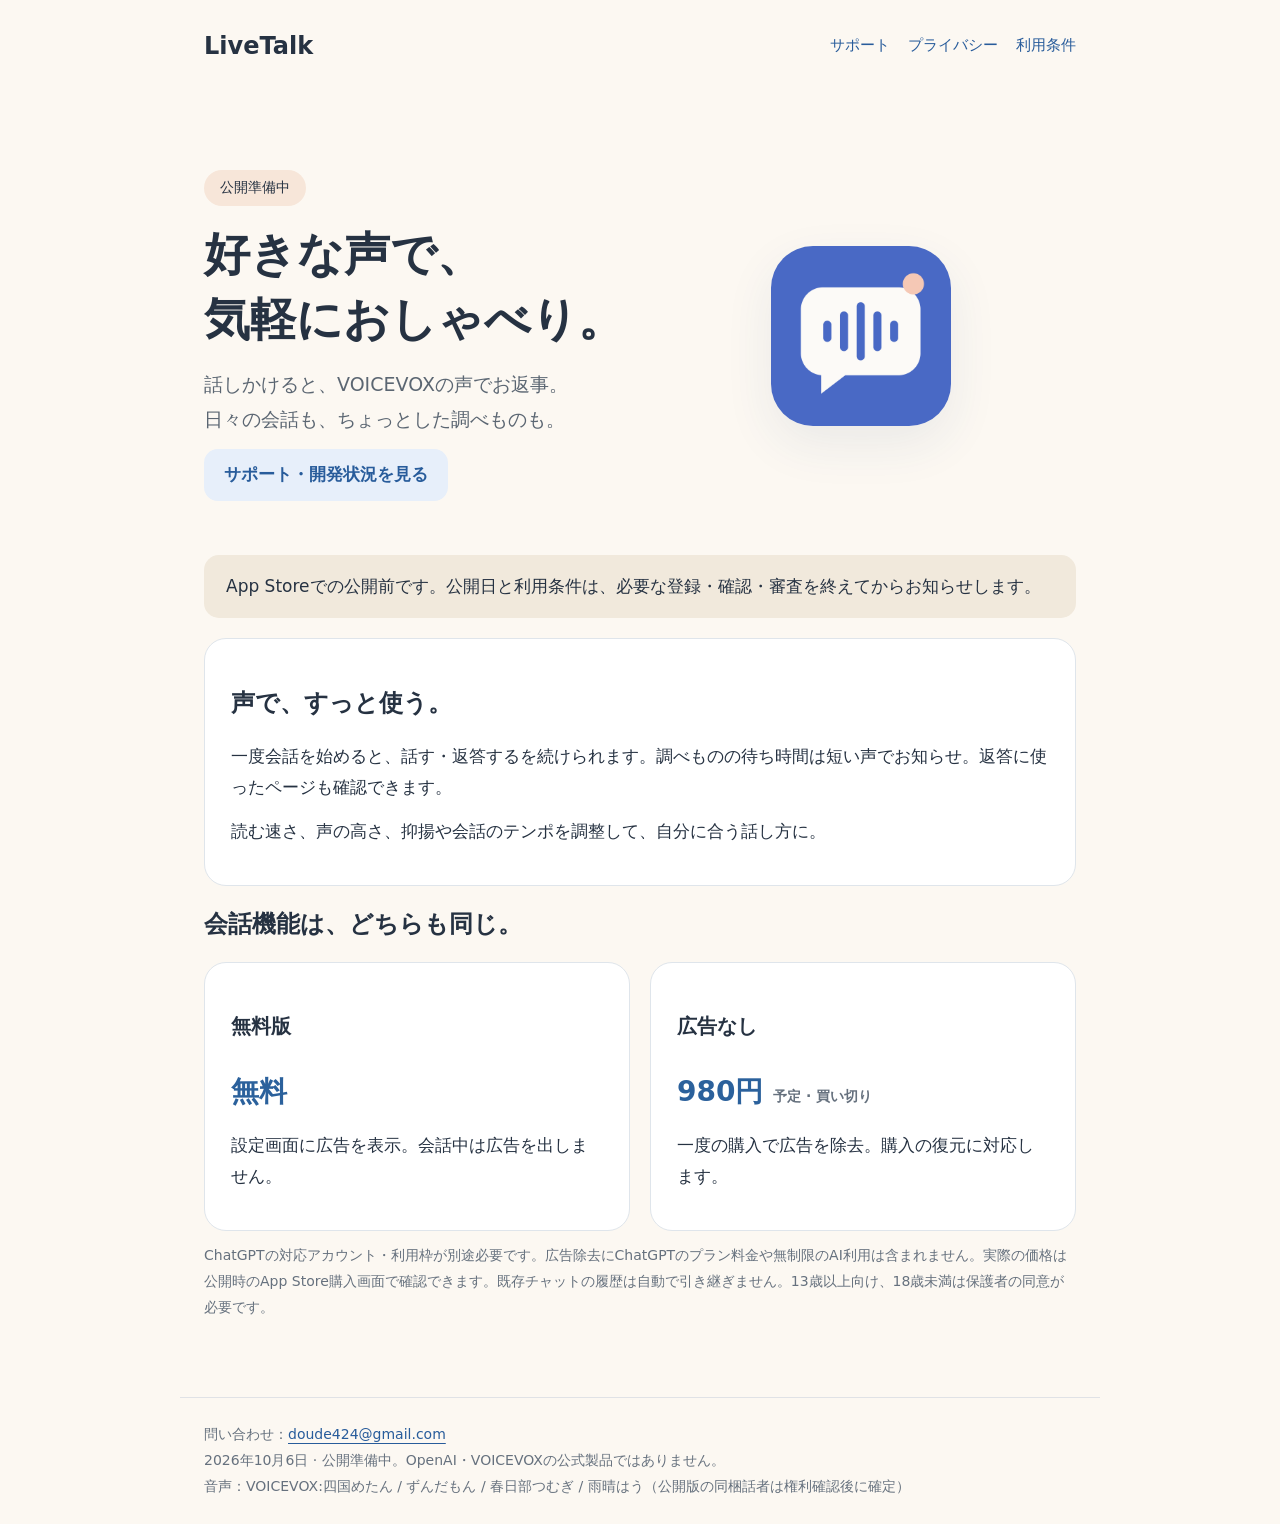
==== index.html @ 0ddd1205 "Publish LiveTalk preparation site with support and draft policies" ====
<!doctype html><html lang="ja"><head><meta charset="utf-8"><meta name="viewport" content="width=device-width,initial-scale=1"><meta http-equiv="Content-Security-Policy" content="default-src 'none'; style-src 'self'; img-src 'self'; base-uri 'none'; form-action 'none'; frame-ancestors 'none'"><title>好きな声で気軽におしゃべり | LiveTalk</title><link rel="stylesheet" href="style.css"></head><body><header><a class="brand" href="index.html">LiveTalk</a><nav aria-label="サイト"><a href="support.html">サポート</a><a href="privacy.html">プライバシー</a><a href="terms.html">利用条件</a></nav></header><main><section class="hero"><div><span class="status">公開準備中</span><h1>好きな声で、<br>気軽におしゃべり。</h1><p class="lead">話しかけると、VOICEVOXの声でお返事。<br>日々の会話も、ちょっとした調べものも。</p><a class="button" href="support.html">サポート・開発状況を見る</a></div><img class="icon" src="icon.png" alt="やさしい青の波形を描いたLiveTalkアイコン" width="180" height="180"></section><div class="notice">App Storeでの公開前です。公開日と利用条件は、必要な登録・確認・審査を終えてからお知らせします。</div><section class="card"><h2>声で、すっと使う。</h2><p>一度会話を始めると、話す・返答するを続けられます。調べものの待ち時間は短い声でお知らせ。返答に使ったページも確認できます。</p><p>読む速さ、声の高さ、抑揚や会話のテンポを調整して、自分に合う話し方に。</p></section><h2>会話機能は、どちらも同じ。</h2><div class="plans"><section class="card"><h3>無料版</h3><p class="price">無料</p><p>設定画面に広告を表示。会話中は広告を出しません。</p></section><section class="card"><h3>広告なし</h3><p class="price">980円 <span class="fine">予定 · 買い切り</span></p><p>一度の購入で広告を除去。購入の復元に対応します。</p></section></div><p class="fine">ChatGPTの対応アカウント・利用枠が別途必要です。広告除去にChatGPTのプラン料金や無制限のAI利用は含まれません。実際の価格は公開時のApp Store購入画面で確認できます。既存チャットの履歴は自動で引き継ぎません。13歳以上向け、18歳未満は保護者の同意が必要です。</p></main><footer>問い合わせ：<a href="mailto:doude424@gmail.com">doude424@gmail.com</a><br>2026年10月6日 · 公開準備中。OpenAI・VOICEVOXの公式製品ではありません。<br>音声：VOICEVOX:四国めたん / ずんだもん / 春日部つむぎ / 雨晴はう（公開版の同梱話者は権利確認後に確定）</footer></body></html>
---- style.css ----
*{box-sizing:border-box}body{margin:0;background:#fcf8f2;color:#263242;font:17px/1.85 system-ui,-apple-system,"Segoe UI",sans-serif}a{color:#285c9b;text-underline-offset:4px}header,main,footer{max-width:920px;margin:auto;padding:24px}header{display:flex;align-items:center;justify-content:space-between;gap:20px}nav{display:flex;gap:18px;flex-wrap:wrap}nav a{text-decoration:none;font-size:15px}.brand{font-size:24px;font-weight:750;text-decoration:none;color:#263242}.status{display:inline-block;background:#f7e6d9;border-radius:30px;padding:5px 16px;font-size:14px}.hero{display:grid;grid-template-columns:1.7fr 1fr;gap:48px;align-items:center;padding:54px 0}h1{font-size:clamp(30px,5vw,46px);line-height:1.4;margin:16px 0}h2{font-size:24px;line-height:1.5}p{margin:12px 0}.lead{font-size:19px;color:#5b6672}.icon{max-width:180px;height:auto;border-radius:42px;box-shadow:0 18px 50px #28457715}.card{padding:26px;border:1px solid #dfe5eb;background:#fff;border-radius:22px;margin:20px 0}.plans{display:grid;grid-template-columns:1fr 1fr;gap:20px}.plans .card{margin:0}.price{font-weight:750;font-size:28px;color:#2b619c}.button{display:inline-block;padding:10px 20px;background:#e7effa;border-radius:14px;text-decoration:none;font-weight:650}.fine{font-size:14px;color:#66717e}.notice{padding:16px 22px;background:#f1e9dc;border-radius:15px}footer{border-top:1px solid #e0e2e6;font-size:14px;color:#66717e;margin-top:40px}.document{white-space:pre-wrap;overflow-wrap:anywhere;font:16px/1.9 system-ui,-apple-system,sans-serif}.list{padding-left:24px}@media(max-width:600px){header{align-items:flex-start;flex-direction:column}header,main,footer{padding:20px}.hero{grid-template-columns:1fr;padding:25px 0;gap:12px}.icon{width:104px;grid-row:1}.plans{grid-template-columns:1fr}.card{padding:20px}}@media(prefers-color-scheme:dark){body{background:#19212c;color:#edf1f7}.brand{color:#edf1f7}a{color:#a1c7fc}.lead,.fine,footer{color:#b6c1d0}.card{background:#253140;border-color:#3d4b5b}.status,.notice{background:#443930}.button{background:#314b70}.price{color:#a1c7fc}footer{border-color:#3d4b5b}}
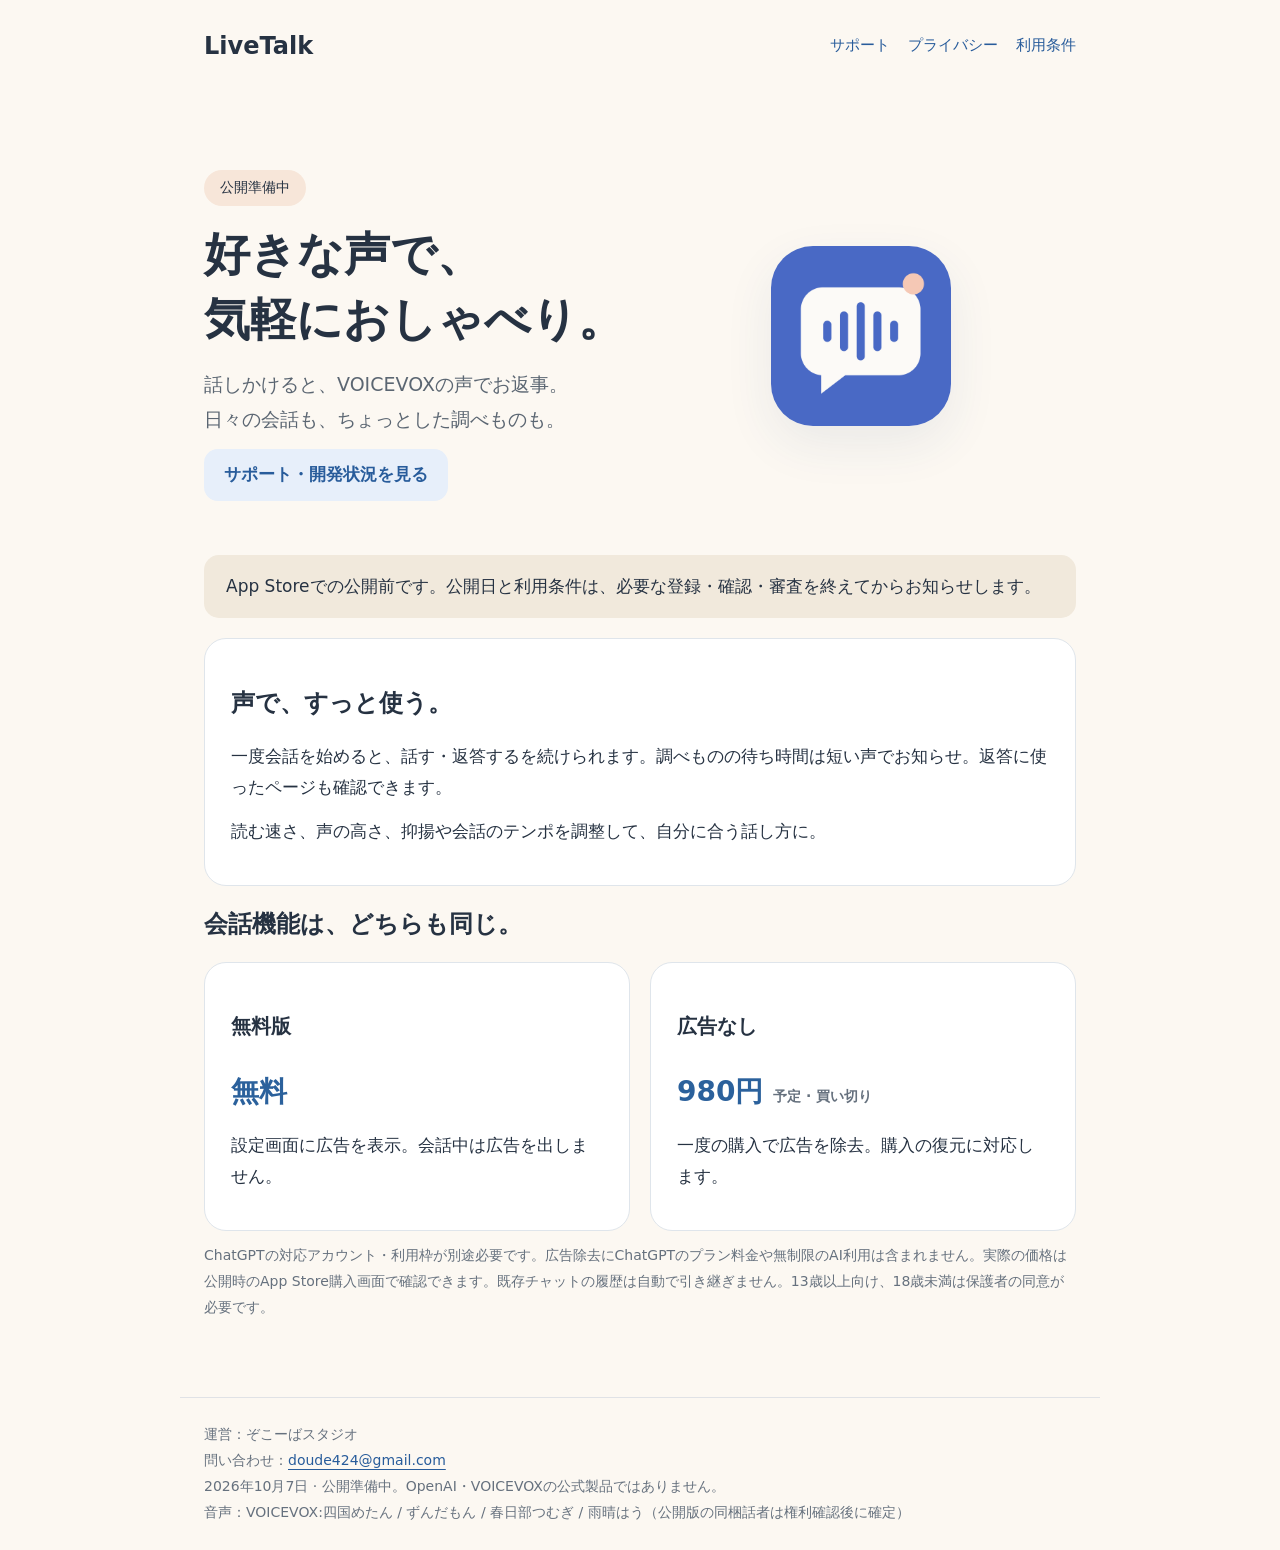
==== commit 3bb1434c: "Add confirmed public operator and commercial application progress" ====
--- a/index.html
+++ b/index.html
@@ -1 +1 @@
-<!doctype html><html lang="ja"><head><meta charset="utf-8"><meta name="viewport" content="width=device-width,initial-scale=1"><meta http-equiv="Content-Security-Policy" content="default-src 'none'; style-src 'self'; img-src 'self'; base-uri 'none'; form-action 'none'; frame-ancestors 'none'"><title>好きな声で気軽におしゃべり | LiveTalk</title><link rel="stylesheet" href="style.css"></head><body><header><a class="brand" href="index.html">LiveTalk</a><nav aria-label="サイト"><a href="support.html">サポート</a><a href="privacy.html">プライバシー</a><a href="terms.html">利用条件</a></nav></header><main><section class="hero"><div><span class="status">公開準備中</span><h1>好きな声で、<br>気軽におしゃべり。</h1><p class="lead">話しかけると、VOICEVOXの声でお返事。<br>日々の会話も、ちょっとした調べものも。</p><a class="button" href="support.html">サポート・開発状況を見る</a></div><img class="icon" src="icon.png" alt="やさしい青の波形を描いたLiveTalkアイコン" width="180" height="180"></section><div class="notice">App Storeでの公開前です。公開日と利用条件は、必要な登録・確認・審査を終えてからお知らせします。</div><section class="card"><h2>声で、すっと使う。</h2><p>一度会話を始めると、話す・返答するを続けられます。調べものの待ち時間は短い声でお知らせ。返答に使ったページも確認できます。</p><p>読む速さ、声の高さ、抑揚や会話のテンポを調整して、自分に合う話し方に。</p></section><h2>会話機能は、どちらも同じ。</h2><div class="plans"><section class="card"><h3>無料版</h3><p class="price">無料</p><p>設定画面に広告を表示。会話中は広告を出しません。</p></section><section class="card"><h3>広告なし</h3><p class="price">980円 <span class="fine">予定 · 買い切り</span></p><p>一度の購入で広告を除去。購入の復元に対応します。</p></section></div><p class="fine">ChatGPTの対応アカウント・利用枠が別途必要です。広告除去にChatGPTのプラン料金や無制限のAI利用は含まれません。実際の価格は公開時のApp Store購入画面で確認できます。既存チャットの履歴は自動で引き継ぎません。13歳以上向け、18歳未満は保護者の同意が必要です。</p></main><footer>問い合わせ：<a href="mailto:doude424@gmail.com">doude424@gmail.com</a><br>2026年10月6日 · 公開準備中。OpenAI・VOICEVOXの公式製品ではありません。<br>音声：VOICEVOX:四国めたん / ずんだもん / 春日部つむぎ / 雨晴はう（公開版の同梱話者は権利確認後に確定）</footer></body></html>+<!doctype html><html lang="ja"><head><meta charset="utf-8"><meta name="viewport" content="width=device-width,initial-scale=1"><meta http-equiv="Content-Security-Policy" content="default-src 'none'; style-src 'self'; img-src 'self'; base-uri 'none'; form-action 'none'; frame-ancestors 'none'"><title>好きな声で気軽におしゃべり | LiveTalk</title><link rel="stylesheet" href="style.css"></head><body><header><a class="brand" href="index.html">LiveTalk</a><nav aria-label="サイト"><a href="support.html">サポート</a><a href="privacy.html">プライバシー</a><a href="terms.html">利用条件</a></nav></header><main><section class="hero"><div><span class="status">公開準備中</span><h1>好きな声で、<br>気軽におしゃべり。</h1><p class="lead">話しかけると、VOICEVOXの声でお返事。<br>日々の会話も、ちょっとした調べものも。</p><a class="button" href="support.html">サポート・開発状況を見る</a></div><img class="icon" src="icon.png" alt="やさしい青の波形を描いたLiveTalkアイコン" width="180" height="180"></section><div class="notice">App Storeでの公開前です。公開日と利用条件は、必要な登録・確認・審査を終えてからお知らせします。</div><section class="card"><h2>声で、すっと使う。</h2><p>一度会話を始めると、話す・返答するを続けられます。調べものの待ち時間は短い声でお知らせ。返答に使ったページも確認できます。</p><p>読む速さ、声の高さ、抑揚や会話のテンポを調整して、自分に合う話し方に。</p></section><h2>会話機能は、どちらも同じ。</h2><div class="plans"><section class="card"><h3>無料版</h3><p class="price">無料</p><p>設定画面に広告を表示。会話中は広告を出しません。</p></section><section class="card"><h3>広告なし</h3><p class="price">980円 <span class="fine">予定 · 買い切り</span></p><p>一度の購入で広告を除去。購入の復元に対応します。</p></section></div><p class="fine">ChatGPTの対応アカウント・利用枠が別途必要です。広告除去にChatGPTのプラン料金や無制限のAI利用は含まれません。実際の価格は公開時のApp Store購入画面で確認できます。既存チャットの履歴は自動で引き継ぎません。13歳以上向け、18歳未満は保護者の同意が必要です。</p></main><footer>運営：ぞこーばスタジオ<br>問い合わせ：<a href="mailto:doude424@gmail.com">doude424@gmail.com</a><br>2026年10月7日 · 公開準備中。OpenAI・VOICEVOXの公式製品ではありません。<br>音声：VOICEVOX:四国めたん / ずんだもん / 春日部つむぎ / 雨晴はう（公開版の同梱話者は権利確認後に確定）</footer></body></html>
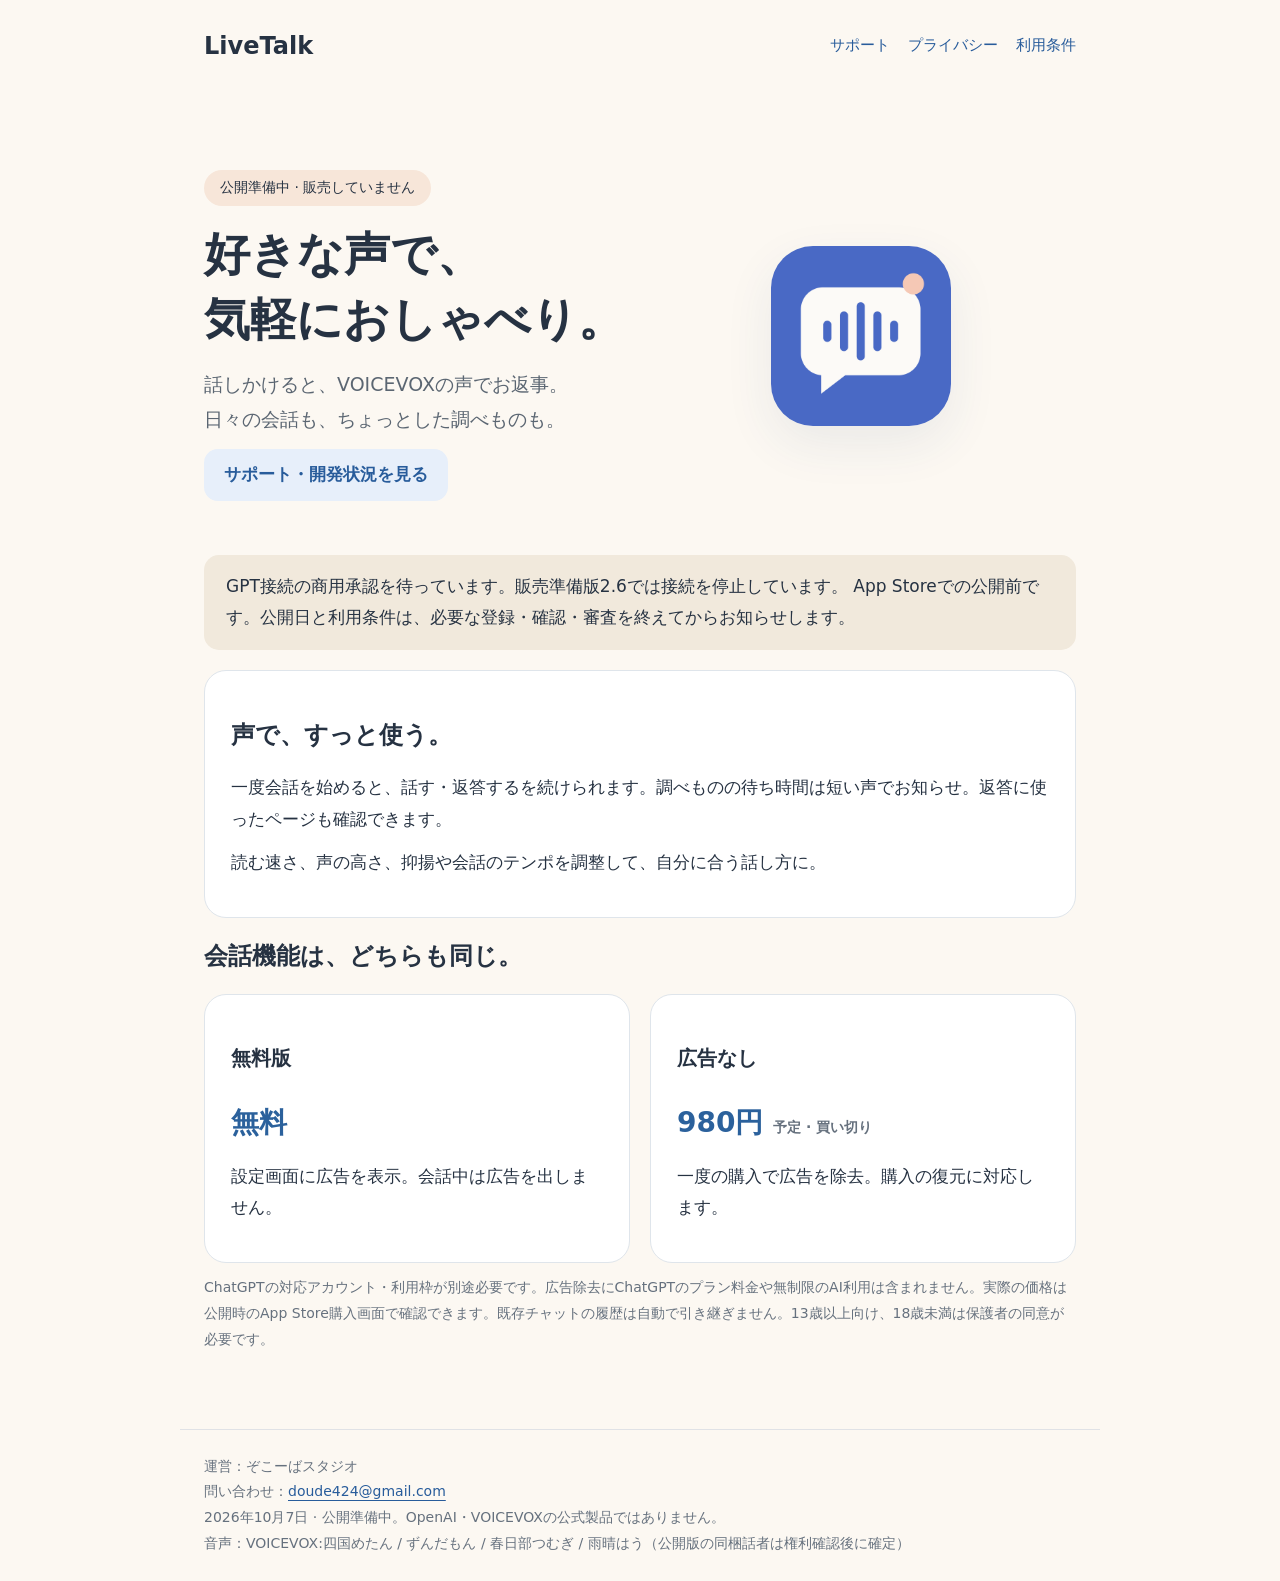
==== commit 135cd56c: "Disclose LiveTalk 2.6 preparation limits and update consent and source rights" ====
--- a/index.html
+++ b/index.html
@@ -1 +1 @@
-<!doctype html><html lang="ja"><head><meta charset="utf-8"><meta name="viewport" content="width=device-width,initial-scale=1"><meta http-equiv="Content-Security-Policy" content="default-src 'none'; style-src 'self'; img-src 'self'; base-uri 'none'; form-action 'none'; frame-ancestors 'none'"><title>好きな声で気軽におしゃべり | LiveTalk</title><link rel="stylesheet" href="style.css"></head><body><header><a class="brand" href="index.html">LiveTalk</a><nav aria-label="サイト"><a href="support.html">サポート</a><a href="privacy.html">プライバシー</a><a href="terms.html">利用条件</a></nav></header><main><section class="hero"><div><span class="status">公開準備中</span><h1>好きな声で、<br>気軽におしゃべり。</h1><p class="lead">話しかけると、VOICEVOXの声でお返事。<br>日々の会話も、ちょっとした調べものも。</p><a class="button" href="support.html">サポート・開発状況を見る</a></div><img class="icon" src="icon.png" alt="やさしい青の波形を描いたLiveTalkアイコン" width="180" height="180"></section><div class="notice">App Storeでの公開前です。公開日と利用条件は、必要な登録・確認・審査を終えてからお知らせします。</div><section class="card"><h2>声で、すっと使う。</h2><p>一度会話を始めると、話す・返答するを続けられます。調べものの待ち時間は短い声でお知らせ。返答に使ったページも確認できます。</p><p>読む速さ、声の高さ、抑揚や会話のテンポを調整して、自分に合う話し方に。</p></section><h2>会話機能は、どちらも同じ。</h2><div class="plans"><section class="card"><h3>無料版</h3><p class="price">無料</p><p>設定画面に広告を表示。会話中は広告を出しません。</p></section><section class="card"><h3>広告なし</h3><p class="price">980円 <span class="fine">予定 · 買い切り</span></p><p>一度の購入で広告を除去。購入の復元に対応します。</p></section></div><p class="fine">ChatGPTの対応アカウント・利用枠が別途必要です。広告除去にChatGPTのプラン料金や無制限のAI利用は含まれません。実際の価格は公開時のApp Store購入画面で確認できます。既存チャットの履歴は自動で引き継ぎません。13歳以上向け、18歳未満は保護者の同意が必要です。</p></main><footer>運営：ぞこーばスタジオ<br>問い合わせ：<a href="mailto:doude424@gmail.com">doude424@gmail.com</a><br>2026年10月7日 · 公開準備中。OpenAI・VOICEVOXの公式製品ではありません。<br>音声：VOICEVOX:四国めたん / ずんだもん / 春日部つむぎ / 雨晴はう（公開版の同梱話者は権利確認後に確定）</footer></body></html>+<!doctype html><html lang="ja"><head><meta charset="utf-8"><meta name="viewport" content="width=device-width,initial-scale=1"><meta http-equiv="Content-Security-Policy" content="default-src 'none'; style-src 'self'; img-src 'self'; base-uri 'none'; form-action 'none'; frame-ancestors 'none'"><title>好きな声で気軽におしゃべり | LiveTalk</title><link rel="stylesheet" href="style.css"></head><body><header><a class="brand" href="index.html">LiveTalk</a><nav aria-label="サイト"><a href="support.html">サポート</a><a href="privacy.html">プライバシー</a><a href="terms.html">利用条件</a></nav></header><main><section class="hero"><div><span class="status">公開準備中 · 販売していません</span><h1>好きな声で、<br>気軽におしゃべり。</h1><p class="lead">話しかけると、VOICEVOXの声でお返事。<br>日々の会話も、ちょっとした調べものも。</p><a class="button" href="support.html">サポート・開発状況を見る</a></div><img class="icon" src="icon.png" alt="やさしい青の波形を描いたLiveTalkアイコン" width="180" height="180"></section><div class="notice">GPT接続の商用承認を待っています。販売準備版2.6では接続を停止しています。 App Storeでの公開前です。公開日と利用条件は、必要な登録・確認・審査を終えてからお知らせします。</div><section class="card"><h2>声で、すっと使う。</h2><p>一度会話を始めると、話す・返答するを続けられます。調べものの待ち時間は短い声でお知らせ。返答に使ったページも確認できます。</p><p>読む速さ、声の高さ、抑揚や会話のテンポを調整して、自分に合う話し方に。</p></section><h2>会話機能は、どちらも同じ。</h2><div class="plans"><section class="card"><h3>無料版</h3><p class="price">無料</p><p>設定画面に広告を表示。会話中は広告を出しません。</p></section><section class="card"><h3>広告なし</h3><p class="price">980円 <span class="fine">予定 · 買い切り</span></p><p>一度の購入で広告を除去。購入の復元に対応します。</p></section></div><p class="fine">ChatGPTの対応アカウント・利用枠が別途必要です。広告除去にChatGPTのプラン料金や無制限のAI利用は含まれません。実際の価格は公開時のApp Store購入画面で確認できます。既存チャットの履歴は自動で引き継ぎません。13歳以上向け、18歳未満は保護者の同意が必要です。</p></main><footer>運営：ぞこーばスタジオ<br>問い合わせ：<a href="mailto:doude424@gmail.com">doude424@gmail.com</a><br>2026年10月7日 · 公開準備中。OpenAI・VOICEVOXの公式製品ではありません。<br>音声：VOICEVOX:四国めたん / ずんだもん / 春日部つむぎ / 雨晴はう（公開版の同梱話者は権利確認後に確定）</footer></body></html>
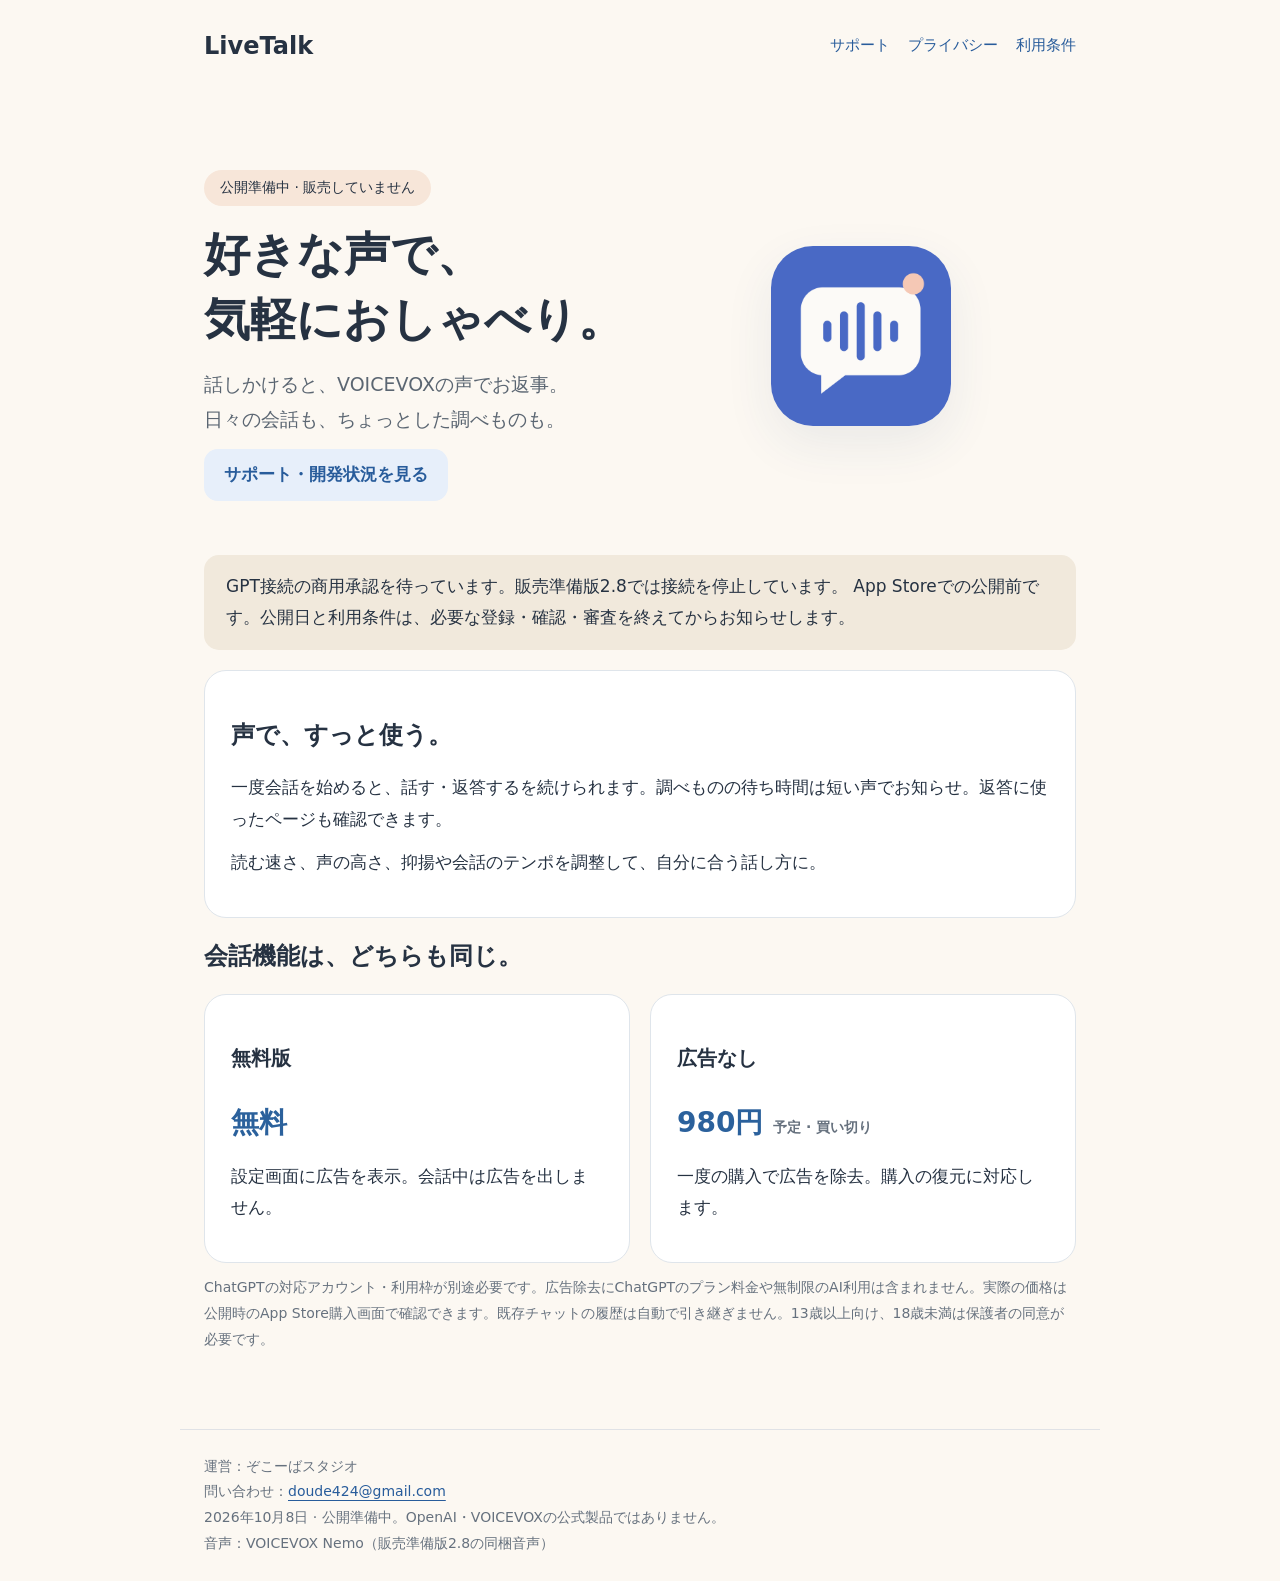
==== commit c8fbc14c: "Update LiveTalk preparation policies and Nemo voice credits" ====
--- a/index.html
+++ b/index.html
@@ -1 +1 @@
-<!doctype html><html lang="ja"><head><meta charset="utf-8"><meta name="viewport" content="width=device-width,initial-scale=1"><meta http-equiv="Content-Security-Policy" content="default-src 'none'; style-src 'self'; img-src 'self'; base-uri 'none'; form-action 'none'; frame-ancestors 'none'"><title>好きな声で気軽におしゃべり | LiveTalk</title><link rel="stylesheet" href="style.css"></head><body><header><a class="brand" href="index.html">LiveTalk</a><nav aria-label="サイト"><a href="support.html">サポート</a><a href="privacy.html">プライバシー</a><a href="terms.html">利用条件</a></nav></header><main><section class="hero"><div><span class="status">公開準備中 · 販売していません</span><h1>好きな声で、<br>気軽におしゃべり。</h1><p class="lead">話しかけると、VOICEVOXの声でお返事。<br>日々の会話も、ちょっとした調べものも。</p><a class="button" href="support.html">サポート・開発状況を見る</a></div><img class="icon" src="icon.png" alt="やさしい青の波形を描いたLiveTalkアイコン" width="180" height="180"></section><div class="notice">GPT接続の商用承認を待っています。販売準備版2.6では接続を停止しています。 App Storeでの公開前です。公開日と利用条件は、必要な登録・確認・審査を終えてからお知らせします。</div><section class="card"><h2>声で、すっと使う。</h2><p>一度会話を始めると、話す・返答するを続けられます。調べものの待ち時間は短い声でお知らせ。返答に使ったページも確認できます。</p><p>読む速さ、声の高さ、抑揚や会話のテンポを調整して、自分に合う話し方に。</p></section><h2>会話機能は、どちらも同じ。</h2><div class="plans"><section class="card"><h3>無料版</h3><p class="price">無料</p><p>設定画面に広告を表示。会話中は広告を出しません。</p></section><section class="card"><h3>広告なし</h3><p class="price">980円 <span class="fine">予定 · 買い切り</span></p><p>一度の購入で広告を除去。購入の復元に対応します。</p></section></div><p class="fine">ChatGPTの対応アカウント・利用枠が別途必要です。広告除去にChatGPTのプラン料金や無制限のAI利用は含まれません。実際の価格は公開時のApp Store購入画面で確認できます。既存チャットの履歴は自動で引き継ぎません。13歳以上向け、18歳未満は保護者の同意が必要です。</p></main><footer>運営：ぞこーばスタジオ<br>問い合わせ：<a href="mailto:doude424@gmail.com">doude424@gmail.com</a><br>2026年10月7日 · 公開準備中。OpenAI・VOICEVOXの公式製品ではありません。<br>音声：VOICEVOX:四国めたん / ずんだもん / 春日部つむぎ / 雨晴はう（公開版の同梱話者は権利確認後に確定）</footer></body></html>
+<!doctype html><html lang="ja"><head><meta charset="utf-8"><meta name="viewport" content="width=device-width,initial-scale=1"><meta http-equiv="Content-Security-Policy" content="default-src 'none'; style-src 'self'; img-src 'self'; base-uri 'none'; form-action 'none'; frame-ancestors 'none'"><title>好きな声で気軽におしゃべり | LiveTalk</title><link rel="stylesheet" href="style.css"></head><body><header><a class="brand" href="index.html">LiveTalk</a><nav aria-label="サイト"><a href="support.html">サポート</a><a href="privacy.html">プライバシー</a><a href="terms.html">利用条件</a></nav></header><main><section class="hero"><div><span class="status">公開準備中 · 販売していません</span><h1>好きな声で、<br>気軽におしゃべり。</h1><p class="lead">話しかけると、VOICEVOXの声でお返事。<br>日々の会話も、ちょっとした調べものも。</p><a class="button" href="support.html">サポート・開発状況を見る</a></div><img class="icon" src="icon.png" alt="やさしい青の波形を描いたLiveTalkアイコン" width="180" height="180"></section><div class="notice">GPT接続の商用承認を待っています。販売準備版2.8では接続を停止しています。 App Storeでの公開前です。公開日と利用条件は、必要な登録・確認・審査を終えてからお知らせします。</div><section class="card"><h2>声で、すっと使う。</h2><p>一度会話を始めると、話す・返答するを続けられます。調べものの待ち時間は短い声でお知らせ。返答に使ったページも確認できます。</p><p>読む速さ、声の高さ、抑揚や会話のテンポを調整して、自分に合う話し方に。</p></section><h2>会話機能は、どちらも同じ。</h2><div class="plans"><section class="card"><h3>無料版</h3><p class="price">無料</p><p>設定画面に広告を表示。会話中は広告を出しません。</p></section><section class="card"><h3>広告なし</h3><p class="price">980円 <span class="fine">予定 · 買い切り</span></p><p>一度の購入で広告を除去。購入の復元に対応します。</p></section></div><p class="fine">ChatGPTの対応アカウント・利用枠が別途必要です。広告除去にChatGPTのプラン料金や無制限のAI利用は含まれません。実際の価格は公開時のApp Store購入画面で確認できます。既存チャットの履歴は自動で引き継ぎません。13歳以上向け、18歳未満は保護者の同意が必要です。</p></main><footer>運営：ぞこーばスタジオ<br>問い合わせ：<a href="mailto:doude424@gmail.com">doude424@gmail.com</a><br>2026年10月8日 · 公開準備中。OpenAI・VOICEVOXの公式製品ではありません。<br>音声：VOICEVOX Nemo（販売準備版2.8の同梱音声）</footer></body></html>
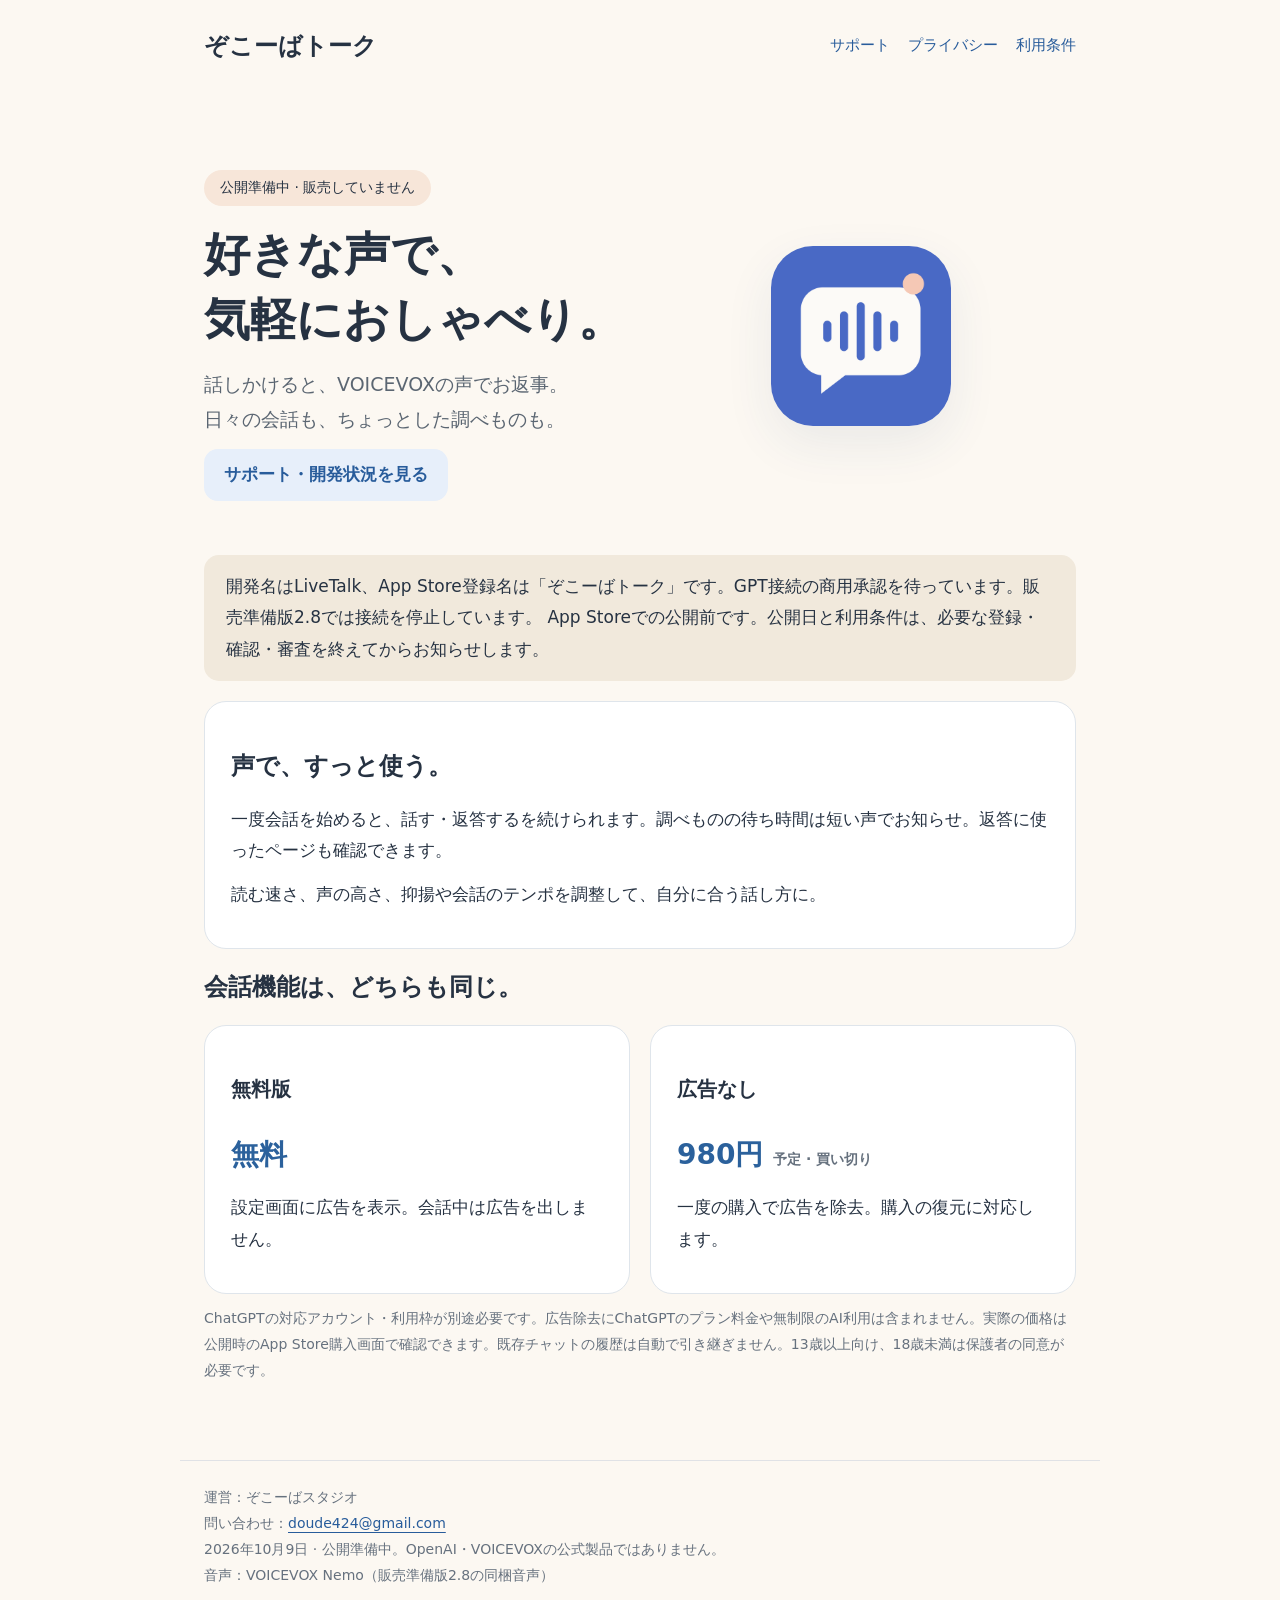
==== commit 2230f23b: "Align Zokoba Talk website with saved store registration; keep sale pending" ====
--- a/index.html
+++ b/index.html
@@ -1 +1 @@
-<!doctype html><html lang="ja"><head><meta charset="utf-8"><meta name="viewport" content="width=device-width,initial-scale=1"><meta http-equiv="Content-Security-Policy" content="default-src 'none'; style-src 'self'; img-src 'self'; base-uri 'none'; form-action 'none'; frame-ancestors 'none'"><title>好きな声で気軽におしゃべり | LiveTalk</title><link rel="stylesheet" href="style.css"></head><body><header><a class="brand" href="index.html">LiveTalk</a><nav aria-label="サイト"><a href="support.html">サポート</a><a href="privacy.html">プライバシー</a><a href="terms.html">利用条件</a></nav></header><main><section class="hero"><div><span class="status">公開準備中 · 販売していません</span><h1>好きな声で、<br>気軽におしゃべり。</h1><p class="lead">話しかけると、VOICEVOXの声でお返事。<br>日々の会話も、ちょっとした調べものも。</p><a class="button" href="support.html">サポート・開発状況を見る</a></div><img class="icon" src="icon.png" alt="やさしい青の波形を描いたLiveTalkアイコン" width="180" height="180"></section><div class="notice">GPT接続の商用承認を待っています。販売準備版2.8では接続を停止しています。 App Storeでの公開前です。公開日と利用条件は、必要な登録・確認・審査を終えてからお知らせします。</div><section class="card"><h2>声で、すっと使う。</h2><p>一度会話を始めると、話す・返答するを続けられます。調べものの待ち時間は短い声でお知らせ。返答に使ったページも確認できます。</p><p>読む速さ、声の高さ、抑揚や会話のテンポを調整して、自分に合う話し方に。</p></section><h2>会話機能は、どちらも同じ。</h2><div class="plans"><section class="card"><h3>無料版</h3><p class="price">無料</p><p>設定画面に広告を表示。会話中は広告を出しません。</p></section><section class="card"><h3>広告なし</h3><p class="price">980円 <span class="fine">予定 · 買い切り</span></p><p>一度の購入で広告を除去。購入の復元に対応します。</p></section></div><p class="fine">ChatGPTの対応アカウント・利用枠が別途必要です。広告除去にChatGPTのプラン料金や無制限のAI利用は含まれません。実際の価格は公開時のApp Store購入画面で確認できます。既存チャットの履歴は自動で引き継ぎません。13歳以上向け、18歳未満は保護者の同意が必要です。</p></main><footer>運営：ぞこーばスタジオ<br>問い合わせ：<a href="mailto:doude424@gmail.com">doude424@gmail.com</a><br>2026年10月8日 · 公開準備中。OpenAI・VOICEVOXの公式製品ではありません。<br>音声：VOICEVOX Nemo（販売準備版2.8の同梱音声）</footer></body></html>+<!doctype html><html lang="ja"><head><meta charset="utf-8"><meta name="viewport" content="width=device-width,initial-scale=1"><meta http-equiv="Content-Security-Policy" content="default-src 'none'; style-src 'self'; img-src 'self'; base-uri 'none'; form-action 'none'; frame-ancestors 'none'"><title>好きな声で気軽におしゃべり | ぞこーばトーク</title><link rel="stylesheet" href="style.css"></head><body><header><a class="brand" href="index.html">ぞこーばトーク</a><nav aria-label="サイト"><a href="support.html">サポート</a><a href="privacy.html">プライバシー</a><a href="terms.html">利用条件</a></nav></header><main><section class="hero"><div><span class="status">公開準備中 · 販売していません</span><h1>好きな声で、<br>気軽におしゃべり。</h1><p class="lead">話しかけると、VOICEVOXの声でお返事。<br>日々の会話も、ちょっとした調べものも。</p><a class="button" href="support.html">サポート・開発状況を見る</a></div><img class="icon" src="icon.png" alt="やさしい青の波形を描いたぞこーばトークアイコン" width="180" height="180"></section><div class="notice">開発名はLiveTalk、App Store登録名は「ぞこーばトーク」です。GPT接続の商用承認を待っています。販売準備版2.8では接続を停止しています。 App Storeでの公開前です。公開日と利用条件は、必要な登録・確認・審査を終えてからお知らせします。</div><section class="card"><h2>声で、すっと使う。</h2><p>一度会話を始めると、話す・返答するを続けられます。調べものの待ち時間は短い声でお知らせ。返答に使ったページも確認できます。</p><p>読む速さ、声の高さ、抑揚や会話のテンポを調整して、自分に合う話し方に。</p></section><h2>会話機能は、どちらも同じ。</h2><div class="plans"><section class="card"><h3>無料版</h3><p class="price">無料</p><p>設定画面に広告を表示。会話中は広告を出しません。</p></section><section class="card"><h3>広告なし</h3><p class="price">980円 <span class="fine">予定 · 買い切り</span></p><p>一度の購入で広告を除去。購入の復元に対応します。</p></section></div><p class="fine">ChatGPTの対応アカウント・利用枠が別途必要です。広告除去にChatGPTのプラン料金や無制限のAI利用は含まれません。実際の価格は公開時のApp Store購入画面で確認できます。既存チャットの履歴は自動で引き継ぎません。13歳以上向け、18歳未満は保護者の同意が必要です。</p></main><footer>運営：ぞこーばスタジオ<br>問い合わせ：<a href="mailto:doude424@gmail.com">doude424@gmail.com</a><br>2026年10月9日 · 公開準備中。OpenAI・VOICEVOXの公式製品ではありません。<br>音声：VOICEVOX Nemo（販売準備版2.8の同梱音声）</footer></body></html>
